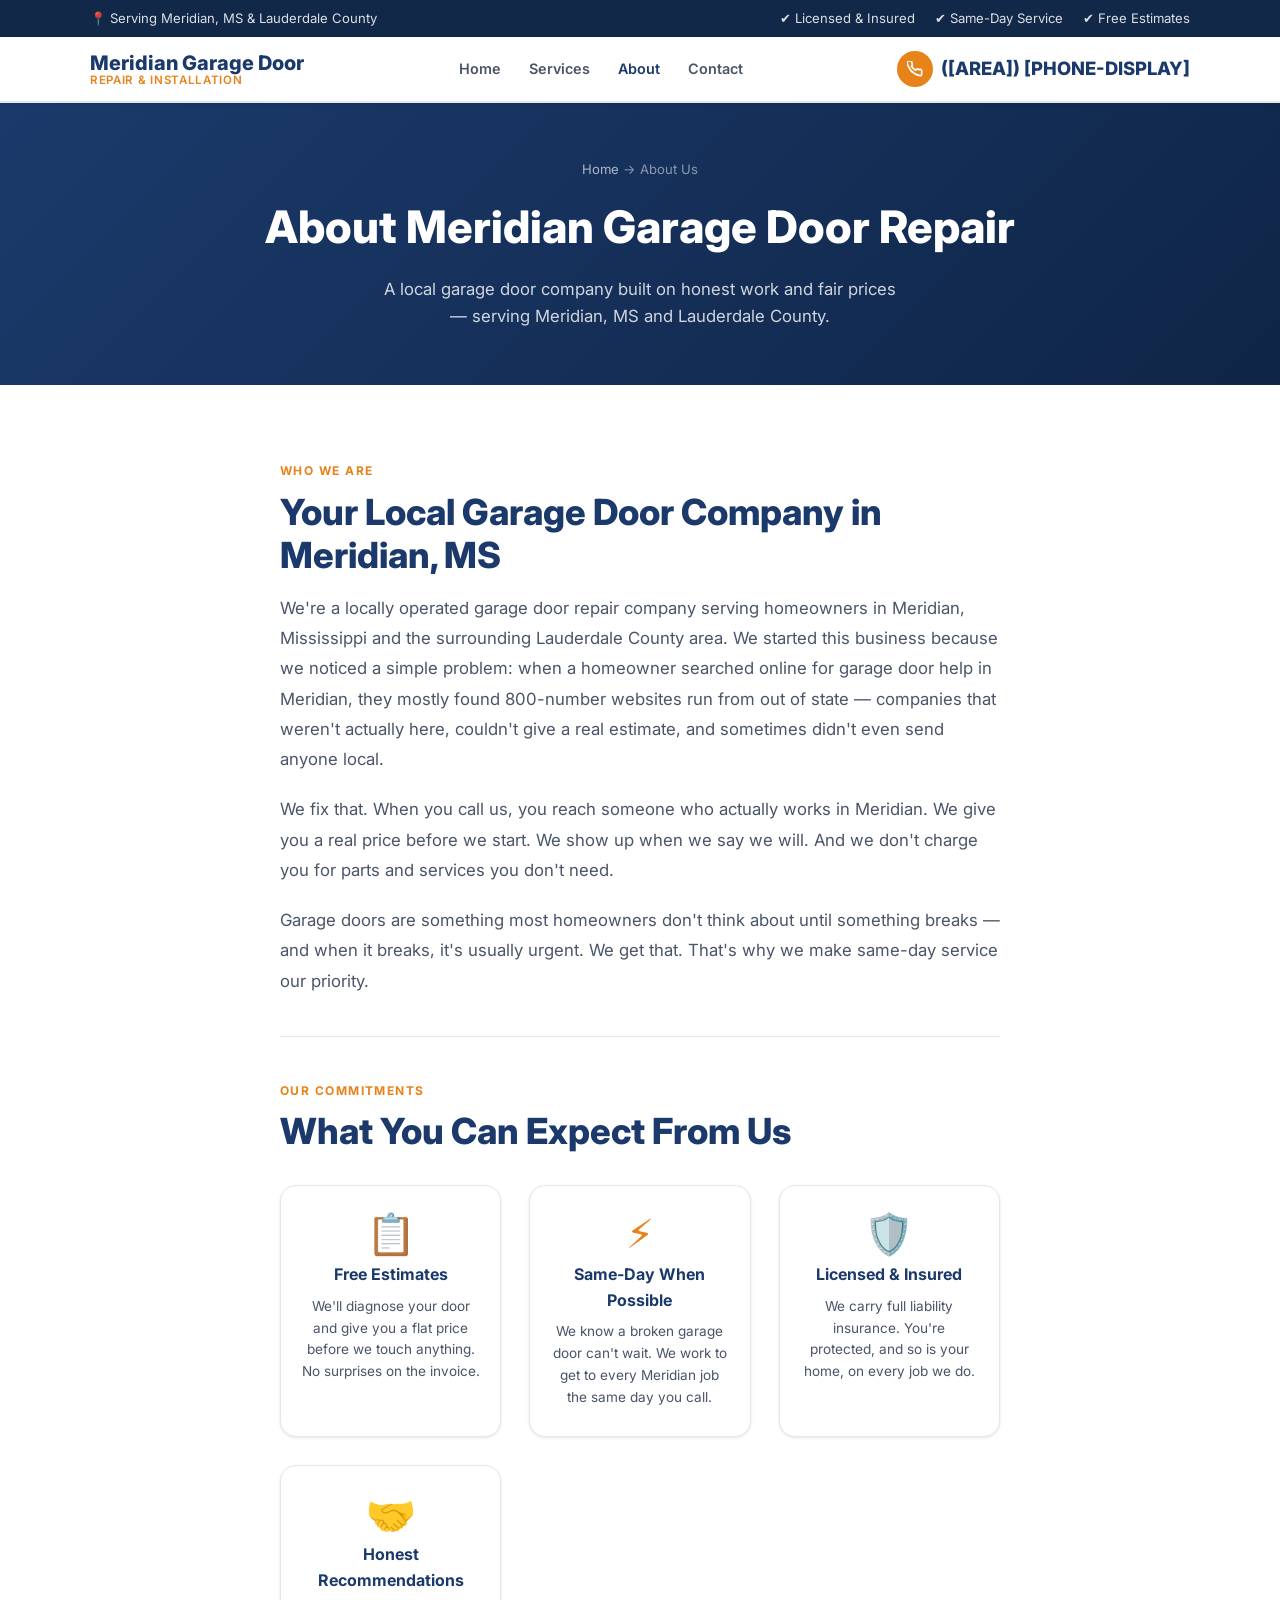
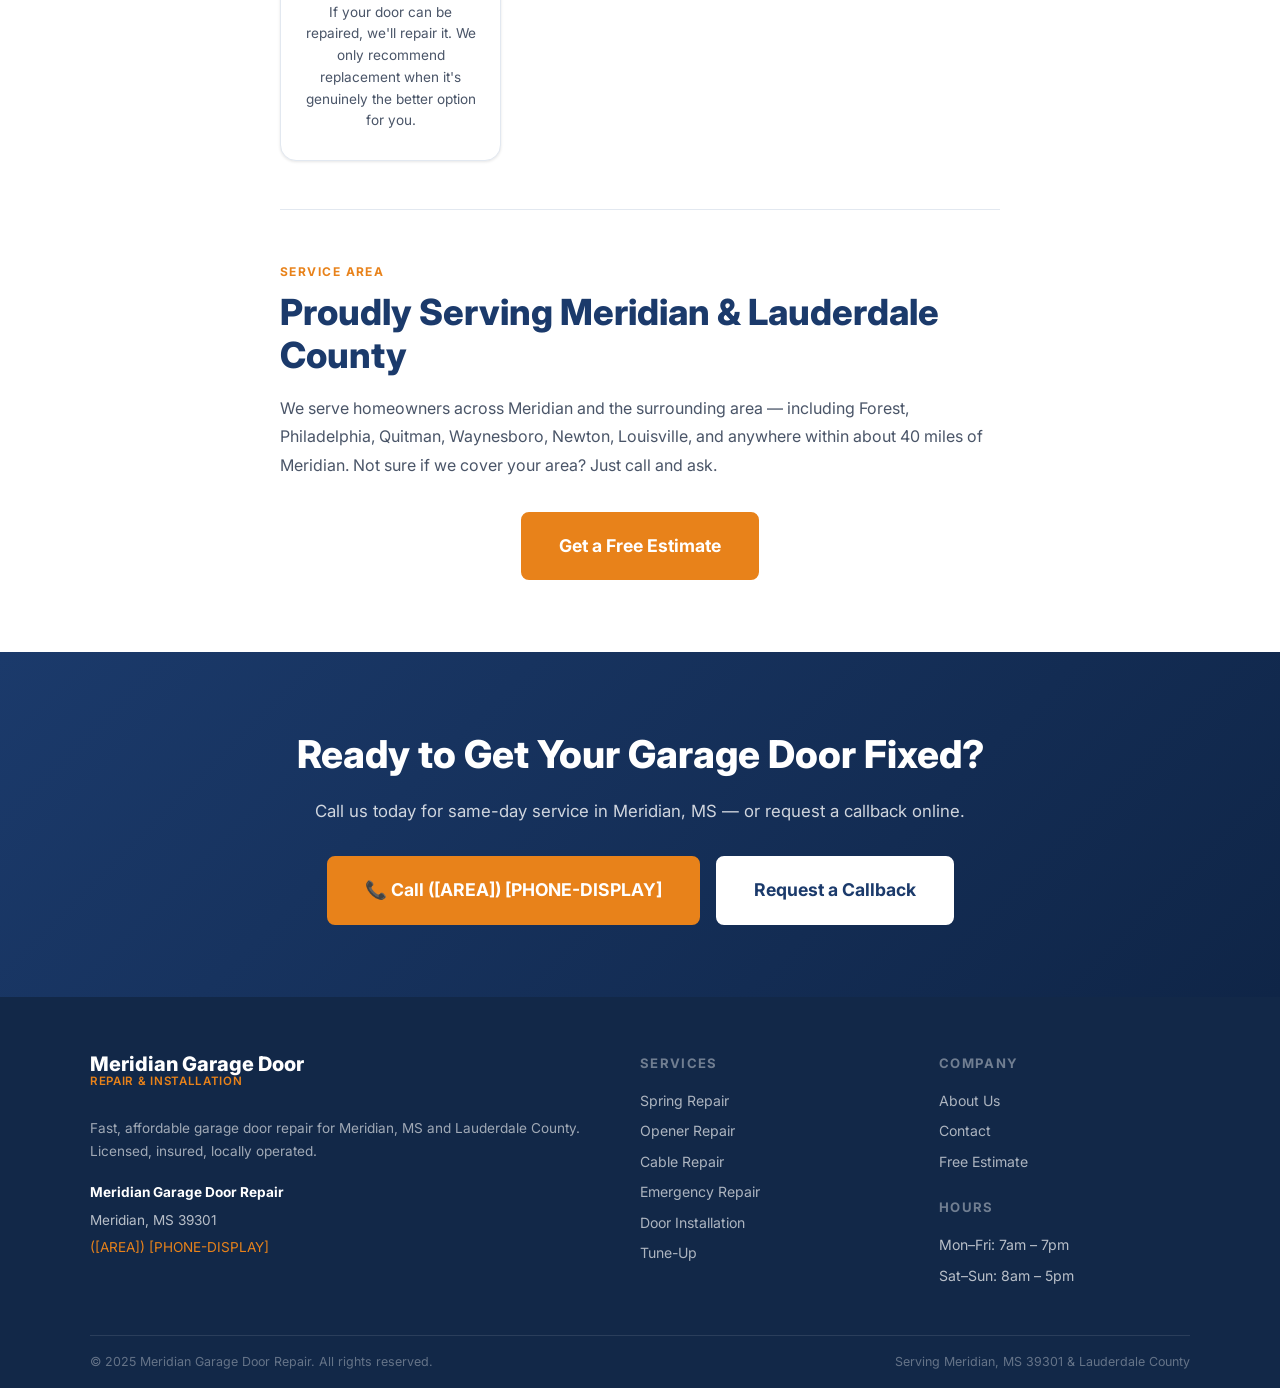
==== about.html @ 5bbdd30b "garage door repair meridian ms" ====
<!DOCTYPE html>
<html lang="en">
<head>
  <meta charset="UTF-8" />
  <meta name="viewport" content="width=device-width, initial-scale=1.0" />
  <title>About Us | Garage Door Repair Meridian MS</title>
  <meta name="description" content="Local garage door repair company serving Meridian, MS and Lauderdale County. Licensed, insured, and committed to honest service at fair prices." />
  <link rel="canonical" href="https://www.garagedoorrepairmeridian.com/about.html" />
  <link rel="stylesheet" href="css/style.css" />
  <link rel="icon" href="data:image/svg+xml,<svg xmlns='http://www.w3.org/2000/svg' viewBox='0 0 100 100'><text y='.9em' font-size='90'>🏠</text></svg>" />
</head>
<body>

  <div class="topbar">
    <div class="container">
      <span>📍 Serving Meridian, MS &amp; Lauderdale County</span>
      <div class="topbar-badges">
        <span class="topbar-badge">✔ Licensed &amp; Insured</span>
        <span class="topbar-badge">✔ Same-Day Service</span>
        <span class="topbar-badge">✔ Free Estimates</span>
      </div>
    </div>
  </div>

  <header class="site-header">
    <div class="header-inner">
      <a href="/" class="logo">
        <span class="logo-top">Meridian Garage Door</span>
        <span class="logo-sub">Repair &amp; Installation</span>
      </a>
      <nav class="site-nav" id="site-nav">
        <a href="/">Home</a>
        <a href="services.html">Services</a>
        <a href="about.html" class="active">About</a>
        <a href="contact.html">Contact</a>
      </nav>
      <div class="header-cta">
        <a href="tel:+1-[PHONE]" class="phone-link">
          <div class="phone-icon">
            <svg width="16" height="16" viewBox="0 0 24 24" fill="none" stroke="#fff" stroke-width="2.5" stroke-linecap="round" stroke-linejoin="round"><path d="M22 16.92v3a2 2 0 01-2.18 2 19.79 19.79 0 01-8.63-3.07A19.5 19.5 0 013.07 9.81a19.79 19.79 0 01-3.07-8.7A2 2 0 012.18 0h3a2 2 0 012 1.72c.127.96.361 1.903.7 2.81a2 2 0 01-.45 2.11L6.91 7.91a16 16 0 006 6l1.27-1.27a2 2 0 012.11-.45c.907.339 1.85.573 2.81.7A2 2 0 0122 14.92z"/></svg>
          </div>
          ([AREA]) [PHONE-DISPLAY]
        </a>
        <button class="menu-toggle" id="menu-toggle" aria-label="Open menu">
          <svg width="22" height="22" viewBox="0 0 24 24" fill="none" stroke="currentColor" stroke-width="2.5" stroke-linecap="round"><line x1="3" y1="6" x2="21" y2="6"/><line x1="3" y1="12" x2="21" y2="12"/><line x1="3" y1="18" x2="21" y2="18"/></svg>
        </button>
      </div>
    </div>
  </header>

  <section class="page-hero">
    <div class="container">
      <div class="breadcrumb"><a href="/">Home</a> → About Us</div>
      <h1>About Meridian Garage Door Repair</h1>
      <p>A local garage door company built on honest work and fair prices — serving Meridian, MS and Lauderdale County.</p>
    </div>
  </section>

  <!-- About Content -->
  <section class="section">
    <div class="container">
      <div style="max-width:720px;margin:0 auto;">

        <span class="section-label">Who We Are</span>
        <h2 class="section-title">Your Local Garage Door Company in Meridian, MS</h2>

        <p style="font-size:1.05rem;color:var(--text-muted);margin-bottom:20px;line-height:1.8;">
          We're a locally operated garage door repair company serving homeowners in Meridian, Mississippi and the surrounding Lauderdale County area. We started this business because we noticed a simple problem: when a homeowner searched online for garage door help in Meridian, they mostly found 800-number websites run from out of state — companies that weren't actually here, couldn't give a real estimate, and sometimes didn't even send anyone local.
        </p>

        <p style="font-size:1.05rem;color:var(--text-muted);margin-bottom:20px;line-height:1.8;">
          We fix that. When you call us, you reach someone who actually works in Meridian. We give you a real price before we start. We show up when we say we will. And we don't charge you for parts and services you don't need.
        </p>

        <p style="font-size:1.05rem;color:var(--text-muted);margin-bottom:40px;line-height:1.8;">
          Garage doors are something most homeowners don't think about until something breaks — and when it breaks, it's usually urgent. We get that. That's why we make same-day service our priority.
        </p>

        <hr style="border:none;border-top:1px solid var(--border);margin-bottom:40px;" />

        <span class="section-label">Our Commitments</span>
        <h2 class="section-title">What You Can Expect From Us</h2>

        <div class="why-grid" style="margin-top:32px;">
          <div class="why-item">
            <div class="why-num">📋</div>
            <h3>Free Estimates</h3>
            <p>We'll diagnose your door and give you a flat price before we touch anything. No surprises on the invoice.</p>
          </div>
          <div class="why-item">
            <div class="why-num">⚡</div>
            <h3>Same-Day When Possible</h3>
            <p>We know a broken garage door can't wait. We work to get to every Meridian job the same day you call.</p>
          </div>
          <div class="why-item">
            <div class="why-num">🛡️</div>
            <h3>Licensed &amp; Insured</h3>
            <p>We carry full liability insurance. You're protected, and so is your home, on every job we do.</p>
          </div>
          <div class="why-item">
            <div class="why-num">🤝</div>
            <h3>Honest Recommendations</h3>
            <p>If your door can be repaired, we'll repair it. We only recommend replacement when it's genuinely the better option for you.</p>
          </div>
        </div>

        <hr style="border:none;border-top:1px solid var(--border);margin:48px 0;" />

        <span class="section-label">Service Area</span>
        <h2 class="section-title">Proudly Serving Meridian &amp; Lauderdale County</h2>
        <p style="color:var(--text-muted);line-height:1.8;margin-bottom:24px;">
          We serve homeowners across Meridian and the surrounding area — including Forest, Philadelphia, Quitman, Waynesboro, Newton, Louisville, and anywhere within about 40 miles of Meridian. Not sure if we cover your area? Just call and ask.
        </p>

        <div style="text-align:center;margin-top:32px;">
          <a href="contact.html" class="btn btn-primary btn-lg">Get a Free Estimate</a>
        </div>

      </div>
    </div>
  </section>

  <section class="cta-banner">
    <div class="container">
      <h2>Ready to Get Your Garage Door Fixed?</h2>
      <p>Call us today for same-day service in Meridian, MS — or request a callback online.</p>
      <div class="cta-actions">
        <a href="tel:+1-[PHONE]" class="btn btn-primary btn-lg">📞 Call ([AREA]) [PHONE-DISPLAY]</a>
        <a href="contact.html" class="btn btn-white btn-lg">Request a Callback</a>
      </div>
    </div>
  </section>

  <footer class="site-footer">
    <div class="container">
      <div class="footer-grid">
        <div class="footer-brand">
          <div class="logo" style="margin-bottom:14px;">
            <span class="logo-top">Meridian Garage Door</span>
            <span class="logo-sub">Repair &amp; Installation</span>
          </div>
          <p>Fast, affordable garage door repair for Meridian, MS and Lauderdale County. Licensed, insured, locally operated.</p>
          <div class="footer-nap">
            <strong>Meridian Garage Door Repair</strong><br/>
            Meridian, MS 39301<br/>
            <a href="tel:+1-[PHONE]">([AREA]) [PHONE-DISPLAY]</a>
          </div>
        </div>
        <div class="footer-col">
          <h4>Services</h4>
          <ul>
            <li><a href="services.html#springs">Spring Repair</a></li>
            <li><a href="services.html#openers">Opener Repair</a></li>
            <li><a href="services.html#cables">Cable Repair</a></li>
            <li><a href="services.html#emergency">Emergency Repair</a></li>
            <li><a href="services.html#installation">Door Installation</a></li>
            <li><a href="services.html#tuneup">Tune-Up</a></li>
          </ul>
        </div>
        <div class="footer-col">
          <h4>Company</h4>
          <ul>
            <li><a href="about.html">About Us</a></li>
            <li><a href="contact.html">Contact</a></li>
            <li><a href="contact.html">Free Estimate</a></li>
          </ul>
          <h4 style="margin-top:24px;">Hours</h4>
          <ul>
            <li>Mon–Fri: 7am – 7pm</li>
            <li>Sat–Sun: 8am – 5pm</li>
          </ul>
        </div>
      </div>
    </div>
    <div class="container">
      <div class="footer-bottom">
        <span>© 2025 Meridian Garage Door Repair. All rights reserved.</span>
        <span>Serving Meridian, MS 39301 &amp; Lauderdale County</span>
      </div>
    </div>
  </footer>

  <script>
    document.getElementById('menu-toggle').addEventListener('click', function() {
      document.getElementById('site-nav').classList.toggle('open');
    });
  </script>
</body>
</html>
---- css/style.css ----
/* ============================================================
   GARAGE DOOR REPAIR — LOCAL LEAD GEN TEMPLATE
   Shared stylesheet for all city sites
   To clone: only swap CSS variables in :root (if needed)
   ============================================================ */

/* ---------- Google Font ---------- */
@import url('https://fonts.googleapis.com/css2?family=Inter:wght@400;500;600;700;800&display=swap');

/* ---------- CSS Custom Properties (easy theming) ---------- */
:root {
  --primary:       #1B3A6B;   /* deep navy */
  --primary-dark:  #122848;
  --accent:        #E8821A;   /* warm orange */
  --accent-dark:   #C96D10;
  --text:          #1A202C;
  --text-muted:    #4A5568;
  --bg-light:      #F7F8FA;
  --bg-white:      #FFFFFF;
  --border:        #E2E8F0;
  --success:       #2F855A;
  --radius:        8px;
  --radius-lg:     16px;
  --shadow-sm:     0 1px 3px rgba(0,0,0,.10);
  --shadow-md:     0 4px 16px rgba(0,0,0,.12);
  --shadow-lg:     0 8px 32px rgba(0,0,0,.14);
  --max-width:     1140px;
  --transition:    .2s ease;
}

/* ---------- Reset & Base ---------- */
*, *::before, *::after { box-sizing: border-box; margin: 0; padding: 0; }

html { scroll-behavior: smooth; font-size: 16px; }

body {
  font-family: 'Inter', system-ui, -apple-system, sans-serif;
  color: var(--text);
  background: var(--bg-white);
  line-height: 1.6;
  -webkit-font-smoothing: antialiased;
}

img { max-width: 100%; height: auto; display: block; }
a { color: inherit; text-decoration: none; }
ul { list-style: none; }

/* ---------- Utility ---------- */
.container {
  width: 100%;
  max-width: var(--max-width);
  margin: 0 auto;
  padding: 0 20px;
}

.section { padding: 72px 0; }
.section--gray { background: var(--bg-light); }

.section-label {
  display: inline-block;
  font-size: .75rem;
  font-weight: 700;
  letter-spacing: .12em;
  text-transform: uppercase;
  color: var(--accent);
  margin-bottom: 10px;
}

.section-title {
  font-size: clamp(1.6rem, 4vw, 2.25rem);
  font-weight: 800;
  color: var(--primary);
  line-height: 1.2;
  margin-bottom: 16px;
}

.section-sub {
  font-size: 1.05rem;
  color: var(--text-muted);
  max-width: 560px;
}

.text-center { text-align: center; }
.text-center .section-sub { margin: 0 auto; }

/* ---------- Buttons ---------- */
.btn {
  display: inline-flex;
  align-items: center;
  gap: 8px;
  padding: 14px 28px;
  border-radius: var(--radius);
  font-weight: 700;
  font-size: 1rem;
  cursor: pointer;
  border: 2px solid transparent;
  transition: background var(--transition), transform var(--transition), box-shadow var(--transition);
  white-space: nowrap;
}

.btn:active { transform: scale(.98); }

.btn-primary {
  background: var(--accent);
  color: #fff;
  border-color: var(--accent);
}
.btn-primary:hover {
  background: var(--accent-dark);
  border-color: var(--accent-dark);
  box-shadow: var(--shadow-md);
}

.btn-outline {
  background: transparent;
  color: var(--primary);
  border-color: var(--primary);
}
.btn-outline:hover {
  background: var(--primary);
  color: #fff;
}

.btn-white {
  background: #fff;
  color: var(--primary);
  border-color: #fff;
}
.btn-white:hover {
  background: var(--bg-light);
}

.btn-lg { padding: 18px 36px; font-size: 1.1rem; }

/* ---------- Top Bar ---------- */
.topbar {
  background: var(--primary-dark);
  color: rgba(255,255,255,.85);
  font-size: .82rem;
  padding: 8px 0;
}

.topbar .container {
  display: flex;
  justify-content: space-between;
  align-items: center;
  flex-wrap: wrap;
  gap: 6px;
}

.topbar a { color: #fff; font-weight: 600; }
.topbar a:hover { color: var(--accent); }

.topbar-badges {
  display: flex;
  gap: 20px;
  align-items: center;
  flex-wrap: wrap;
}

.topbar-badge {
  display: flex;
  align-items: center;
  gap: 5px;
}

/* ---------- Header / Nav ---------- */
.site-header {
  position: sticky;
  top: 0;
  z-index: 100;
  background: var(--bg-white);
  border-bottom: 2px solid var(--border);
  box-shadow: var(--shadow-sm);
}

.header-inner {
  display: flex;
  align-items: center;
  justify-content: space-between;
  padding: 14px 20px;
  max-width: var(--max-width);
  margin: 0 auto;
  gap: 20px;
}

.logo {
  display: flex;
  flex-direction: column;
  line-height: 1.1;
}

.logo-top {
  font-size: 1.25rem;
  font-weight: 800;
  color: var(--primary);
}

.logo-sub {
  font-size: .72rem;
  font-weight: 600;
  color: var(--accent);
  letter-spacing: .06em;
  text-transform: uppercase;
}

.site-nav {
  display: flex;
  align-items: center;
  gap: 28px;
}

.site-nav a {
  font-size: .9rem;
  font-weight: 600;
  color: var(--text-muted);
  transition: color var(--transition);
}

.site-nav a:hover,
.site-nav a.active { color: var(--primary); }

.header-cta {
  display: flex;
  align-items: center;
  gap: 12px;
}

.phone-link {
  display: flex;
  align-items: center;
  gap: 8px;
  font-size: 1.15rem;
  font-weight: 800;
  color: var(--primary);
  transition: color var(--transition);
}

.phone-link:hover { color: var(--accent); }

.phone-icon {
  width: 36px;
  height: 36px;
  background: var(--accent);
  border-radius: 50%;
  display: flex;
  align-items: center;
  justify-content: center;
  flex-shrink: 0;
}

/* Mobile menu toggle */
.menu-toggle {
  display: none;
  background: none;
  border: none;
  cursor: pointer;
  padding: 4px;
  color: var(--primary);
}

/* ---------- Hero ---------- */
.hero {
  background: linear-gradient(135deg, var(--primary) 0%, #0F2547 100%);
  color: #fff;
  padding: 80px 0 72px;
  position: relative;
  overflow: hidden;
}

.hero::before {
  content: '';
  position: absolute;
  inset: 0;
  background: url("data:image/svg+xml,%3Csvg width='60' height='60' viewBox='0 0 60 60' xmlns='http://www.w3.org/2000/svg'%3E%3Cg fill='none' fill-rule='evenodd'%3E%3Cg fill='%23ffffff' fill-opacity='0.03'%3E%3Cpath d='M36 34v-4h-2v4h-4v2h4v4h2v-4h4v-2h-4zm0-30V0h-2v4h-4v2h4v4h2V6h4V4h-4zM6 34v-4H4v4H0v2h4v4h2v-4h4v-2H6zM6 4V0H4v4H0v2h4v4h2V6h4V4H6z'/%3E%3C/g%3E%3C/g%3E%3C/svg%3E");
}

.hero .container { position: relative; }

.hero-grid {
  display: grid;
  grid-template-columns: 1fr 380px;
  gap: 48px;
  align-items: center;
}

.hero-badge {
  display: inline-flex;
  align-items: center;
  gap: 8px;
  background: rgba(232,130,26,.2);
  border: 1px solid rgba(232,130,26,.4);
  color: #FFC07A;
  font-size: .8rem;
  font-weight: 700;
  padding: 6px 14px;
  border-radius: 100px;
  margin-bottom: 20px;
  letter-spacing: .04em;
}

.hero h1 {
  font-size: clamp(2rem, 5vw, 3.2rem);
  font-weight: 800;
  line-height: 1.12;
  margin-bottom: 20px;
}

.hero h1 span { color: var(--accent); }

.hero-sub {
  font-size: 1.1rem;
  color: rgba(255,255,255,.8);
  margin-bottom: 32px;
  max-width: 480px;
}

.hero-actions {
  display: flex;
  gap: 14px;
  flex-wrap: wrap;
}

.hero-trust {
  display: flex;
  gap: 24px;
  margin-top: 36px;
  flex-wrap: wrap;
}

.hero-trust-item {
  display: flex;
  align-items: center;
  gap: 8px;
  font-size: .88rem;
  color: rgba(255,255,255,.75);
}

.hero-trust-item svg { color: var(--accent); flex-shrink: 0; }

/* Call card */
.call-card {
  background: #fff;
  border-radius: var(--radius-lg);
  padding: 32px 28px;
  box-shadow: var(--shadow-lg);
  text-align: center;
  color: var(--text);
}

.call-card-label {
  font-size: .78rem;
  font-weight: 700;
  text-transform: uppercase;
  letter-spacing: .1em;
  color: var(--text-muted);
  margin-bottom: 10px;
}

.call-card-number {
  font-size: 1.9rem;
  font-weight: 800;
  color: var(--primary);
  margin-bottom: 6px;
}

.call-card-number a { color: inherit; }
.call-card-number a:hover { color: var(--accent); }

.call-card-tagline {
  font-size: .88rem;
  color: var(--text-muted);
  margin-bottom: 20px;
}

.call-card .btn { width: 100%; justify-content: center; }

.call-card-hours {
  margin-top: 18px;
  font-size: .8rem;
  color: var(--text-muted);
  display: flex;
  align-items: center;
  justify-content: center;
  gap: 6px;
}

.dot-green {
  width: 8px;
  height: 8px;
  background: var(--success);
  border-radius: 50%;
  display: inline-block;
  animation: pulse 2s infinite;
}

@keyframes pulse {
  0%, 100% { opacity: 1; }
  50% { opacity: .4; }
}

/* ---------- Trust Bar ---------- */
.trust-bar {
  background: var(--accent);
  color: #fff;
  padding: 16px 0;
}

.trust-bar .container {
  display: flex;
  justify-content: center;
  gap: 40px;
  flex-wrap: wrap;
}

.trust-item {
  display: flex;
  align-items: center;
  gap: 8px;
  font-size: .88rem;
  font-weight: 600;
}

/* ---------- Services Grid ---------- */
.services-grid {
  display: grid;
  grid-template-columns: repeat(auto-fit, minmax(240px, 1fr));
  gap: 24px;
  margin-top: 48px;
}

.service-card {
  background: var(--bg-white);
  border: 1px solid var(--border);
  border-radius: var(--radius-lg);
  padding: 28px 24px;
  transition: box-shadow var(--transition), transform var(--transition), border-color var(--transition);
}

.service-card:hover {
  box-shadow: var(--shadow-md);
  transform: translateY(-3px);
  border-color: var(--accent);
}

.service-icon {
  width: 52px;
  height: 52px;
  background: rgba(27,58,107,.08);
  border-radius: var(--radius);
  display: flex;
  align-items: center;
  justify-content: center;
  margin-bottom: 16px;
  font-size: 1.5rem;
}

.service-card h3 {
  font-size: 1.05rem;
  font-weight: 700;
  color: var(--primary);
  margin-bottom: 8px;
}

.service-card p {
  font-size: .88rem;
  color: var(--text-muted);
  line-height: 1.55;
}

/* ---------- Why Choose Us ---------- */
.why-grid {
  display: grid;
  grid-template-columns: repeat(auto-fit, minmax(220px, 1fr));
  gap: 28px;
  margin-top: 48px;
}

.why-item {
  text-align: center;
  padding: 28px 20px;
  border-radius: var(--radius-lg);
  background: var(--bg-white);
  box-shadow: var(--shadow-sm);
  border: 1px solid var(--border);
}

.why-num {
  font-size: 2.5rem;
  font-weight: 800;
  color: var(--accent);
  line-height: 1;
  margin-bottom: 8px;
}

.why-item h3 {
  font-size: 1rem;
  font-weight: 700;
  color: var(--primary);
  margin-bottom: 8px;
}

.why-item p {
  font-size: .85rem;
  color: var(--text-muted);
}

/* ---------- Service Area ---------- */
.area-grid {
  display: grid;
  grid-template-columns: repeat(auto-fit, minmax(180px, 1fr));
  gap: 12px;
  margin-top: 40px;
}

.area-tag {
  background: var(--bg-white);
  border: 1px solid var(--border);
  border-radius: var(--radius);
  padding: 12px 16px;
  display: flex;
  align-items: center;
  gap: 8px;
  font-size: .9rem;
  font-weight: 600;
  color: var(--primary);
  transition: border-color var(--transition), background var(--transition);
}

.area-tag:hover {
  border-color: var(--accent);
  background: #FFF8F0;
}

.area-tag svg { color: var(--accent); flex-shrink: 0; }

/* ---------- CTA Banner ---------- */
.cta-banner {
  background: linear-gradient(135deg, var(--primary) 0%, #0F2547 100%);
  color: #fff;
  padding: 72px 0;
  text-align: center;
}

.cta-banner h2 {
  font-size: clamp(1.6rem, 4vw, 2.4rem);
  font-weight: 800;
  margin-bottom: 12px;
}

.cta-banner p {
  font-size: 1.05rem;
  color: rgba(255,255,255,.8);
  margin-bottom: 32px;
}

.cta-actions {
  display: flex;
  gap: 16px;
  justify-content: center;
  flex-wrap: wrap;
}

/* ---------- Footer ---------- */
.site-footer {
  background: var(--primary-dark);
  color: rgba(255,255,255,.7);
  padding: 56px 0 0;
  font-size: .88rem;
}

.footer-grid {
  display: grid;
  grid-template-columns: 2fr 1fr 1fr;
  gap: 48px;
  padding-bottom: 40px;
}

.footer-brand .logo-top { color: #fff; }
.footer-brand .logo-sub { margin-bottom: 16px; }

.footer-brand p {
  font-size: .85rem;
  line-height: 1.7;
  color: rgba(255,255,255,.6);
  margin-bottom: 16px;
}

.footer-nap {
  font-size: .85rem;
  line-height: 2;
}

.footer-nap strong { color: #fff; }
.footer-nap a { color: var(--accent); }
.footer-nap a:hover { text-decoration: underline; }

.footer-col h4 {
  font-size: .82rem;
  font-weight: 700;
  text-transform: uppercase;
  letter-spacing: .1em;
  color: rgba(255,255,255,.4);
  margin-bottom: 16px;
}

.footer-col ul li {
  margin-bottom: 8px;
}

.footer-col ul li a {
  color: rgba(255,255,255,.65);
  transition: color var(--transition);
}

.footer-col ul li a:hover { color: var(--accent); }

.footer-bottom {
  border-top: 1px solid rgba(255,255,255,.1);
  padding: 16px 0;
  display: flex;
  justify-content: space-between;
  align-items: center;
  flex-wrap: wrap;
  gap: 8px;
  font-size: .78rem;
  color: rgba(255,255,255,.35);
}

/* ---------- Services Page ---------- */
.page-hero {
  background: linear-gradient(135deg, var(--primary) 0%, #0F2547 100%);
  color: #fff;
  padding: 56px 0;
  text-align: center;
}

.page-hero h1 {
  font-size: clamp(1.8rem, 4vw, 2.8rem);
  font-weight: 800;
  margin-bottom: 12px;
}

.page-hero p {
  font-size: 1.05rem;
  color: rgba(255,255,255,.8);
  max-width: 520px;
  margin: 0 auto;
}

.breadcrumb {
  font-size: .82rem;
  color: rgba(255,255,255,.5);
  margin-bottom: 12px;
}

.breadcrumb a { color: rgba(255,255,255,.65); }
.breadcrumb a:hover { color: #fff; }

.service-detail {
  display: grid;
  grid-template-columns: 1fr 340px;
  gap: 40px;
  align-items: start;
  padding: 48px 0;
  border-bottom: 1px solid var(--border);
}

.service-detail:last-child { border-bottom: none; }

.service-detail h2 {
  font-size: 1.5rem;
  font-weight: 700;
  color: var(--primary);
  margin-bottom: 12px;
}

.service-detail p {
  color: var(--text-muted);
  margin-bottom: 12px;
}

.service-detail ul {
  list-style: disc;
  padding-left: 20px;
  color: var(--text-muted);
  font-size: .9rem;
}

.service-detail ul li { margin-bottom: 6px; }

.service-aside {
  background: var(--bg-light);
  border-radius: var(--radius-lg);
  padding: 24px;
  text-align: center;
  border: 1px solid var(--border);
  position: sticky;
  top: 90px;
}

.service-aside p {
  font-size: .88rem;
  color: var(--text-muted);
  margin-bottom: 16px;
}

.service-aside .btn { width: 100%; justify-content: center; margin-bottom: 10px; }

/* ---------- Contact Form ---------- */
.contact-grid {
  display: grid;
  grid-template-columns: 1fr 380px;
  gap: 48px;
  align-items: start;
}

.form-group {
  margin-bottom: 20px;
}

.form-group label {
  display: block;
  font-size: .88rem;
  font-weight: 600;
  color: var(--text);
  margin-bottom: 6px;
}

.form-group input,
.form-group select,
.form-group textarea {
  width: 100%;
  padding: 12px 16px;
  border: 1px solid var(--border);
  border-radius: var(--radius);
  font-family: inherit;
  font-size: .95rem;
  color: var(--text);
  background: var(--bg-white);
  transition: border-color var(--transition), box-shadow var(--transition);
  outline: none;
}

.form-group input:focus,
.form-group select:focus,
.form-group textarea:focus {
  border-color: var(--primary);
  box-shadow: 0 0 0 3px rgba(27,58,107,.1);
}

.form-group textarea { resize: vertical; min-height: 120px; }

.form-row {
  display: grid;
  grid-template-columns: 1fr 1fr;
  gap: 16px;
}

.contact-info-card {
  background: var(--primary);
  color: #fff;
  border-radius: var(--radius-lg);
  padding: 32px 28px;
  position: sticky;
  top: 90px;
}

.contact-info-card h3 {
  font-size: 1.2rem;
  font-weight: 700;
  margin-bottom: 24px;
}

.contact-info-item {
  display: flex;
  gap: 14px;
  margin-bottom: 20px;
}

.contact-info-icon {
  width: 40px;
  height: 40px;
  background: rgba(255,255,255,.12);
  border-radius: var(--radius);
  display: flex;
  align-items: center;
  justify-content: center;
  flex-shrink: 0;
}

.contact-info-label {
  font-size: .78rem;
  color: rgba(255,255,255,.55);
  font-weight: 600;
  text-transform: uppercase;
  letter-spacing: .06em;
  margin-bottom: 4px;
}

.contact-info-value {
  font-size: .95rem;
  font-weight: 600;
  color: #fff;
}

.contact-info-value a { color: var(--accent); }

/* ---------- Responsive ---------- */
@media (max-width: 900px) {
  .hero-grid,
  .contact-grid,
  .footer-grid { grid-template-columns: 1fr; }

  .call-card { max-width: 400px; }

  .service-detail { grid-template-columns: 1fr; }
  .service-aside { position: static; }

  .footer-grid { grid-template-columns: 1fr 1fr; }
}

@media (max-width: 640px) {
  .section { padding: 48px 0; }

  .site-nav { display: none; }
  .site-nav.open {
    display: flex;
    flex-direction: column;
    position: absolute;
    top: 100%;
    left: 0;
    right: 0;
    background: var(--bg-white);
    border-top: 1px solid var(--border);
    padding: 16px 20px;
    box-shadow: var(--shadow-md);
    gap: 12px;
  }

  .menu-toggle { display: block; }

  .hero { padding: 48px 0; }

  .trust-bar .container { gap: 20px; }

  .footer-grid { grid-template-columns: 1fr; gap: 32px; }
  .footer-bottom { flex-direction: column; text-align: center; }

  .form-row { grid-template-columns: 1fr; }

  .topbar .container { flex-direction: column; align-items: flex-start; gap: 4px; }
}
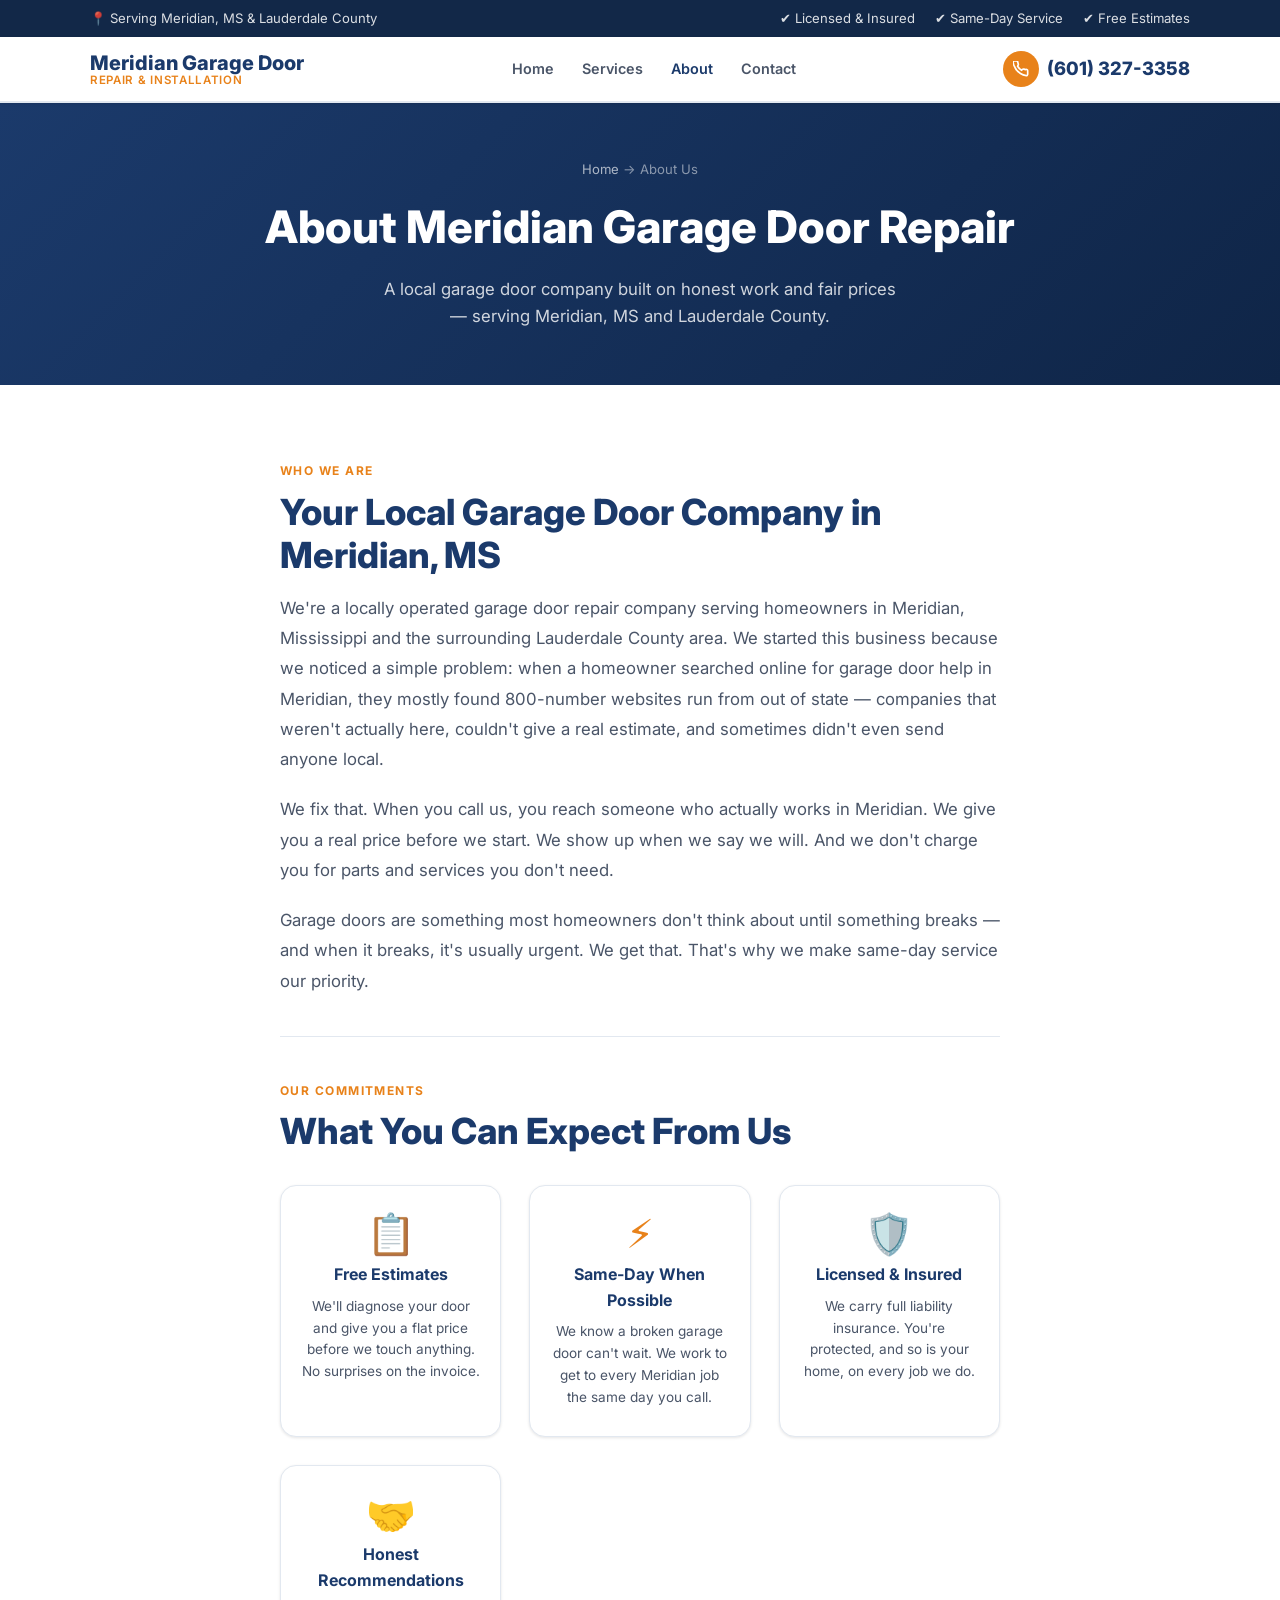
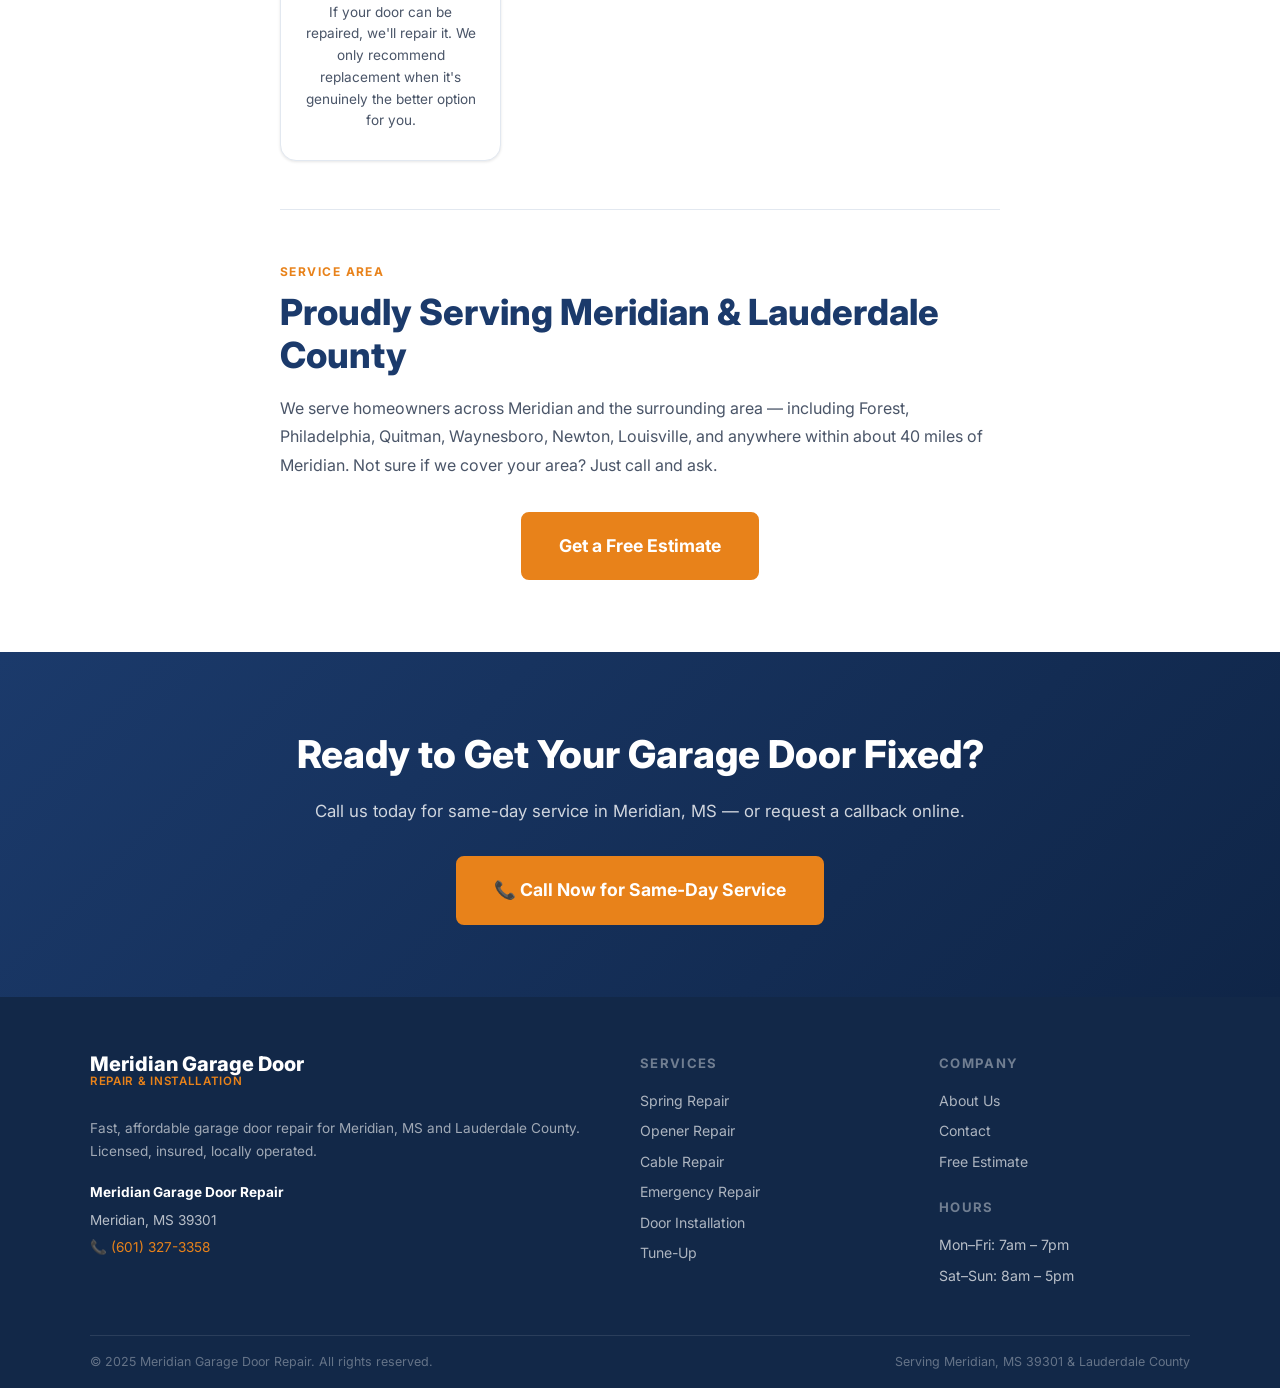
==== commit bed5f5c7: "add phone number" ====
--- a/about.html
+++ b/about.html
@@ -24,23 +24,26 @@
 
   <header class="site-header">
     <div class="header-inner">
-      <a href="/" class="logo">
+      <a href="index.html" class="logo">
         <span class="logo-top">Meridian Garage Door</span>
         <span class="logo-sub">Repair &amp; Installation</span>
       </a>
       <nav class="site-nav" id="site-nav">
-        <a href="/">Home</a>
+        <a href="index.html">Home</a>
         <a href="services.html">Services</a>
         <a href="about.html" class="active">About</a>
         <a href="contact.html">Contact</a>
       </nav>
       <div class="header-cta">
-        <a href="tel:+1-[PHONE]" class="phone-link">
-          <div class="phone-icon">
-            <svg width="16" height="16" viewBox="0 0 24 24" fill="none" stroke="#fff" stroke-width="2.5" stroke-linecap="round" stroke-linejoin="round"><path d="M22 16.92v3a2 2 0 01-2.18 2 19.79 19.79 0 01-8.63-3.07A19.5 19.5 0 013.07 9.81a19.79 19.79 0 01-3.07-8.7A2 2 0 012.18 0h3a2 2 0 012 1.72c.127.96.361 1.903.7 2.81a2 2 0 01-.45 2.11L6.91 7.91a16 16 0 006 6l1.27-1.27a2 2 0 012.11-.45c.907.339 1.85.573 2.81.7A2 2 0 0122 14.92z"/></svg>
-          </div>
-          ([AREA]) [PHONE-DISPLAY]
-        </a>
+      <a href="tel:+16013273358" class="phone-link">
+  <div class="phone-icon">
+    <svg width="16" height="16" viewBox="0 0 24 24" fill="none" stroke="#fff" stroke-width="2.5" stroke-linecap="round" stroke-linejoin="round">
+      <path d="M22 16.92v3a2 2 0 01-2.18 2 19.79 19.79 0 01-8.63-3.07A19.5 19.5 0 013.07 9.81a19.79 19.79 0 01-3.07-8.7A2 2 0 012.18 0h3a2 2 0 012 1.72c.127.96.361 1.903.7 2.81a2 2 0 01-.45 2.11L6.91 7.91a16 16 0 006 6l1.27-1.27a2 2 0 012.11-.45c.907.339 1.85.573 2.81.7A2 2 0 0122 14.92z"/>
+    </svg>
+  </div>
+
+  (601) 327-3358
+</a>
         <button class="menu-toggle" id="menu-toggle" aria-label="Open menu">
           <svg width="22" height="22" viewBox="0 0 24 24" fill="none" stroke="currentColor" stroke-width="2.5" stroke-linecap="round"><line x1="3" y1="6" x2="21" y2="6"/><line x1="3" y1="12" x2="21" y2="12"/><line x1="3" y1="18" x2="21" y2="18"/></svg>
         </button>
@@ -50,7 +53,7 @@
 
   <section class="page-hero">
     <div class="container">
-      <div class="breadcrumb"><a href="/">Home</a> → About Us</div>
+      <div class="breadcrumb"><a href="index.html">Home</a> → About Us</div>
       <h1>About Meridian Garage Door Repair</h1>
       <p>A local garage door company built on honest work and fair prices — serving Meridian, MS and Lauderdale County.</p>
     </div>
@@ -125,8 +128,9 @@
       <h2>Ready to Get Your Garage Door Fixed?</h2>
       <p>Call us today for same-day service in Meridian, MS — or request a callback online.</p>
       <div class="cta-actions">
-        <a href="tel:+1-[PHONE]" class="btn btn-primary btn-lg">📞 Call ([AREA]) [PHONE-DISPLAY]</a>
-        <a href="contact.html" class="btn btn-white btn-lg">Request a Callback</a>
+        <a href="tel:+16013273358" class="btn btn-primary btn-lg">
+  📞 Call Now for Same-Day Service
+</a>
       </div>
     </div>
   </section>
@@ -140,11 +144,13 @@
             <span class="logo-sub">Repair &amp; Installation</span>
           </div>
           <p>Fast, affordable garage door repair for Meridian, MS and Lauderdale County. Licensed, insured, locally operated.</p>
-          <div class="footer-nap">
-            <strong>Meridian Garage Door Repair</strong><br/>
-            Meridian, MS 39301<br/>
-            <a href="tel:+1-[PHONE]">([AREA]) [PHONE-DISPLAY]</a>
-          </div>
+         <div class="footer-nap">
+  <strong>Meridian Garage Door Repair</strong><br/>
+  Meridian, MS 39301<br/>
+  <a href="tel:+16013273358" class="footer-phone">
+    📞 (601) 327-3358
+  </a>
+</div>
         </div>
         <div class="footer-col">
           <h4>Services</h4>
--- a/css/style.css
+++ b/css/style.css
@@ -851,3 +851,30 @@
 
   .topbar .container { flex-direction: column; align-items: flex-start; gap: 4px; }
 }
+
+
+form {
+  max-width: 600px;
+  margin: 0 auto;
+}
+
+.form-group {
+  margin-bottom: 1rem;
+}
+
+input,
+textarea {
+  width: 100%;
+  padding: 12px;
+  border: 1px solid #ccc;
+  border-radius: 6px;
+}
+
+button {
+  background: #d62828;
+  color: white;
+  border: none;
+  padding: 14px 24px;
+  border-radius: 6px;
+  cursor: pointer;
+}
